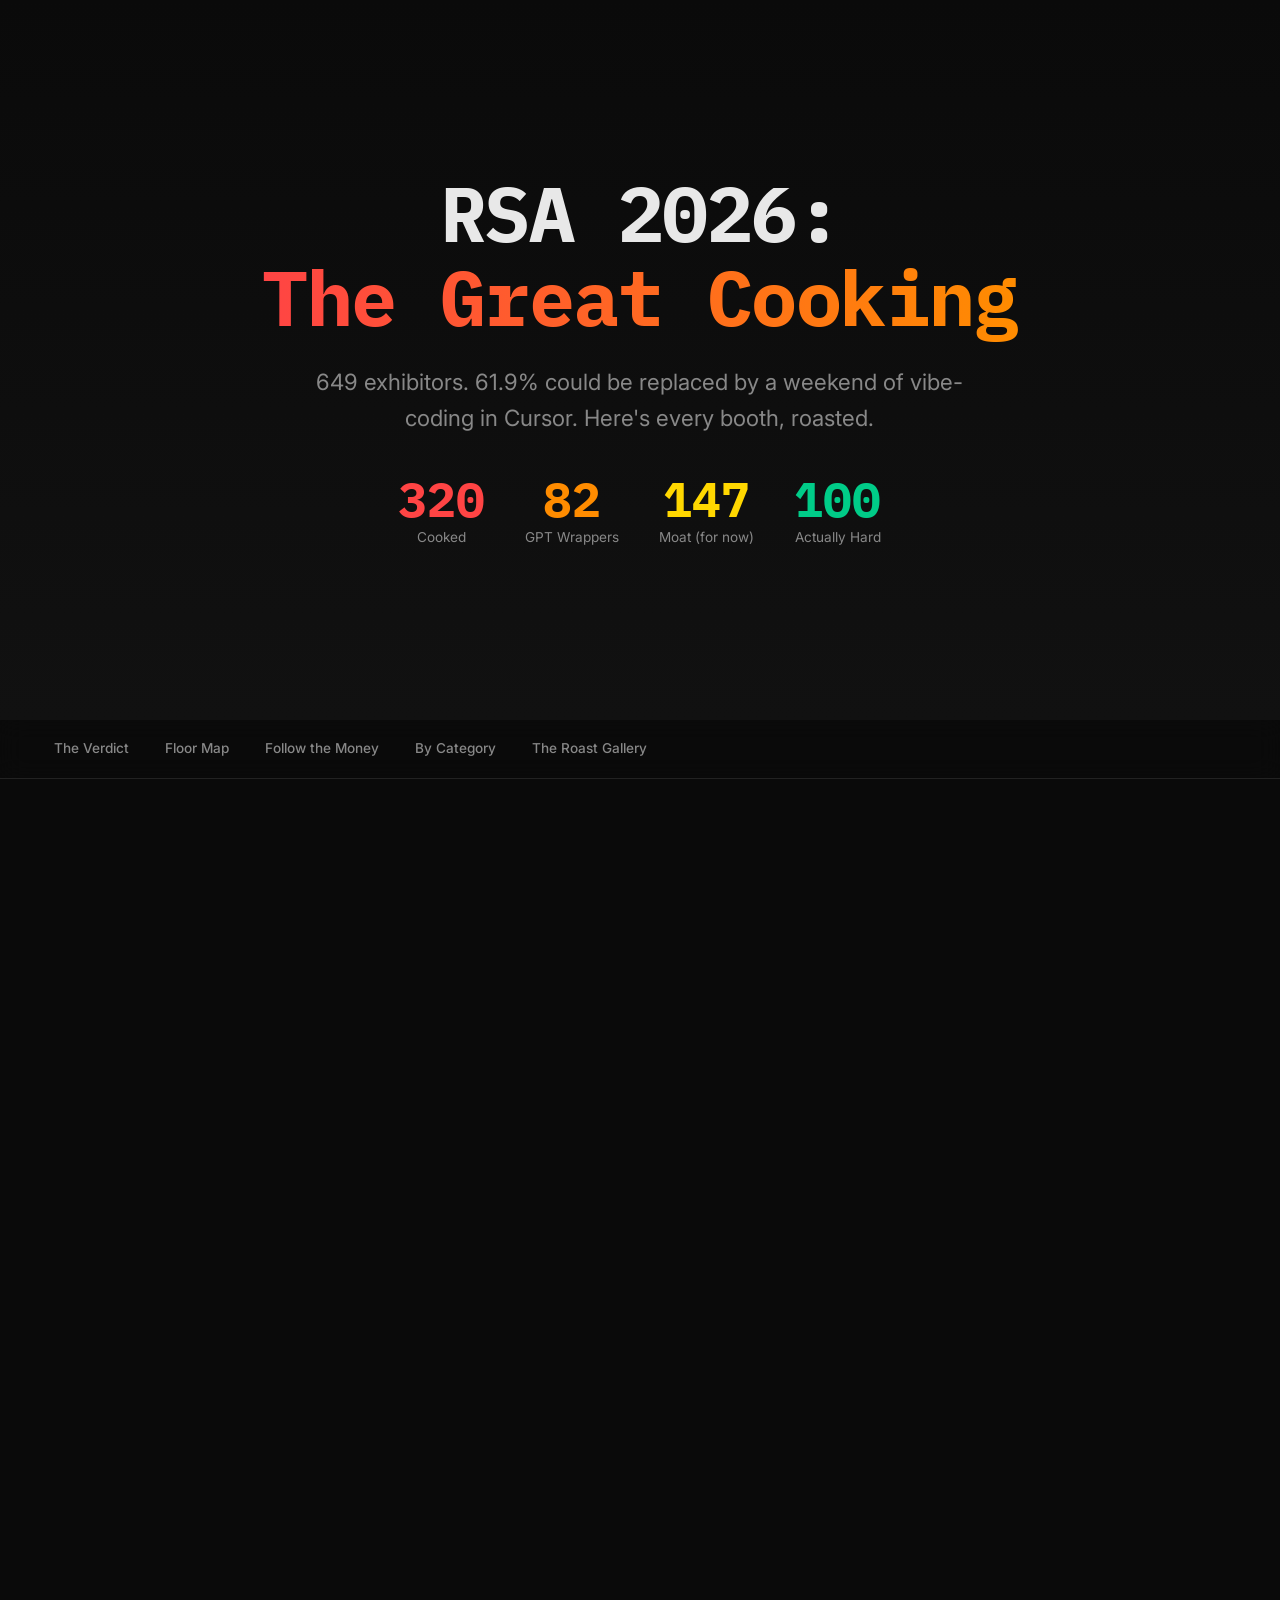
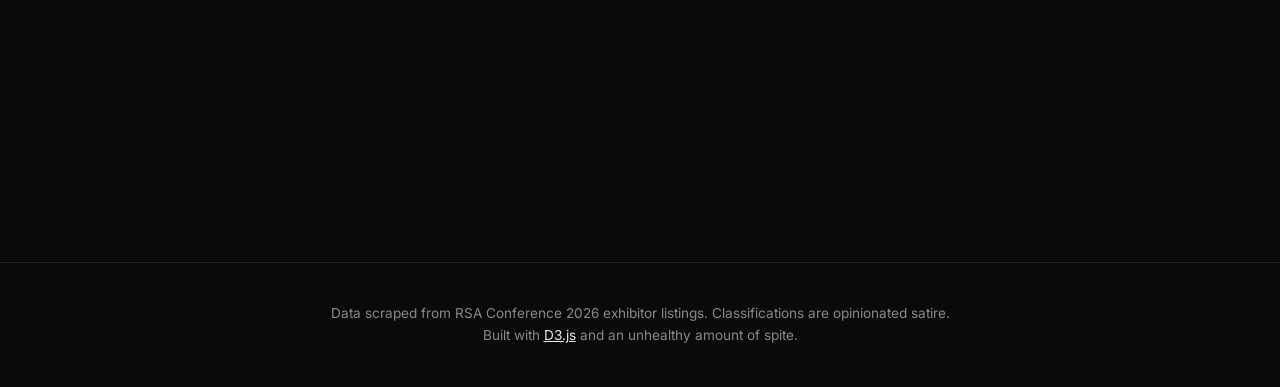
==== index.html @ 1d893350 "Deploy site to gh-pages Made-with: Cursor" ====
<!DOCTYPE html>
<html lang="en">
<head>
<meta charset="UTF-8">
<meta name="viewport" content="width=device-width, initial-scale=1.0">
<title>RSA 2026: The Great Cooking</title>
<link rel="preconnect" href="https://fonts.googleapis.com">
<link href="https://fonts.googleapis.com/css2?family=IBM+Plex+Mono:wght@400;600;700&family=Inter:wght@400;500;600;700&display=swap" rel="stylesheet">
<link rel="stylesheet" href="style.css">
</head>
<body>

<header id="hero">
  <div class="container">
    <h1 class="hero-title">RSA 2026:<br><span class="accent">The Great Cooking</span></h1>
    <p class="hero-sub" id="hero-sub"></p>
    <div class="hero-stats" id="hero-stats"></div>
  </div>
</header>

<nav id="sticky-nav">
  <div class="container nav-inner">
    <a href="#verdict">The Verdict</a>
    <a href="#floor-map">Floor Map</a>
    <a href="#money-chart">Follow the Money</a>
    <a href="#category-chart">By Category</a>
    <a href="#gallery">The Roast Gallery</a>
  </div>
</nav>

<section id="verdict" class="section">
  <div class="container">
    <h2 class="section-title">The Verdict</h2>
    <p class="section-intro">How many RSA exhibitors could be replaced by a weekend of vibe-coding?</p>
    <div class="chart-row">
      <div id="donut-chart" class="chart-container"></div>
      <div id="donut-legend" class="chart-legend"></div>
    </div>
  </div>
</section>

<section id="floor-map" class="section">
  <div class="container">
    <h2 class="section-title">The Expo Floor</h2>
    <p class="section-intro">Every booth, color-coded by how cooked they are. Hover to roast.</p>
    <div class="floor-controls">
      <button class="floor-btn active" data-hall="all">All Halls</button>
      <button class="floor-btn" data-hall="S">South Expo</button>
      <button class="floor-btn" data-hall="N">North Expo</button>
      <button class="floor-btn" data-hall="ESE">Early Stage</button>
      <button class="floor-btn" data-hall="NXT">Next Stage</button>
    </div>
    <div id="floor-svg" class="floor-container"></div>
  </div>
</section>

<section id="money-chart" class="section">
  <div class="container">
    <h2 class="section-title">Follow the Money</h2>
    <p class="section-intro">Sponsor tier vs. cookability. How much Diamond money is going to companies you could vibe-code in a weekend?</p>
    <div id="money-svg" class="chart-container wide"></div>
  </div>
</section>

<section id="category-chart" class="section">
  <div class="container">
    <h2 class="section-title">Cooked by Category</h2>
    <p class="section-intro">Some product categories are almost entirely red. SAST/SCA, we're looking at you.</p>
    <div id="category-svg" class="chart-container wide"></div>
  </div>
</section>

<section id="gallery" class="section">
  <div class="container">
    <h2 class="section-title">The Roast Gallery</h2>
    <p class="section-intro">All 649 exhibitors. Search, filter, and copy a Cursor prompt to replace the cooked ones.</p>
    <div class="gallery-controls">
      <input type="text" id="search-input" placeholder="Search companies..." class="search-box">
      <div class="filter-buttons" id="tier-filters">
        <button class="tier-btn active" data-tier="all">All</button>
        <button class="tier-btn" data-tier="cooked"><span class="dot cooked"></span>Cooked</button>
        <button class="tier-btn" data-tier="gpt_wrapper"><span class="dot gpt_wrapper"></span>GPT Wrapper</button>
        <button class="tier-btn" data-tier="moat_for_now"><span class="dot moat_for_now"></span>Moat (for now)</button>
        <button class="tier-btn" data-tier="actually_hard"><span class="dot actually_hard"></span>Actually Hard</button>
      </div>
    </div>
    <div id="gallery-count" class="gallery-count"></div>
    <div id="gallery-grid" class="gallery-grid"></div>
  </div>
</section>

<footer>
  <div class="container">
    <p>Data scraped from RSA Conference 2026 exhibitor listings. Classifications are opinionated satire.</p>
    <p>Built with <a href="https://d3js.org" target="_blank">D3.js</a> and an unhealthy amount of spite.</p>
  </div>
</footer>

<div id="tooltip" class="tooltip"></div>
<div id="toast" class="toast">Copied to clipboard!</div>

<script src="https://d3js.org/d3.v7.min.js"></script>
<script src="app.js"></script>
</body>
</html>
---- style.css ----
:root {
  --bg: #0a0a0a;
  --bg-card: #141414;
  --bg-hover: #1a1a1a;
  --text: #e8e8e8;
  --text-muted: #888;
  --border: #222;
  --cooked: #ff4444;
  --gpt_wrapper: #ff8c00;
  --moat_for_now: #ffd700;
  --actually_hard: #00cc88;
  --accent: #ff4444;
  --font-mono: 'IBM Plex Mono', monospace;
  --font-body: 'Inter', -apple-system, sans-serif;
}

* { margin: 0; padding: 0; box-sizing: border-box; }

html { scroll-behavior: smooth; }

body {
  background: var(--bg);
  color: var(--text);
  font-family: var(--font-body);
  line-height: 1.6;
  -webkit-font-smoothing: antialiased;
}

.container {
  max-width: 1200px;
  margin: 0 auto;
  padding: 0 24px;
}

/* Hero */
#hero {
  min-height: 80vh;
  display: flex;
  align-items: center;
  justify-content: center;
  text-align: center;
  padding: 80px 24px;
  background: linear-gradient(180deg, #0a0a0a 0%, #111 100%);
}

.hero-title {
  font-family: var(--font-mono);
  font-size: clamp(2.5rem, 6vw, 5rem);
  font-weight: 700;
  line-height: 1.1;
  letter-spacing: -0.02em;
  margin-bottom: 24px;
}

.hero-title .accent {
  background: linear-gradient(90deg, var(--cooked), var(--gpt_wrapper));
  -webkit-background-clip: text;
  -webkit-text-fill-color: transparent;
  background-clip: text;
}

.hero-sub {
  font-size: clamp(1.1rem, 2vw, 1.4rem);
  color: var(--text-muted);
  max-width: 700px;
  margin: 0 auto 40px;
}

.hero-stats {
  display: flex;
  gap: 40px;
  justify-content: center;
  flex-wrap: wrap;
}

.hero-stat {
  text-align: center;
}

.hero-stat .number {
  font-family: var(--font-mono);
  font-size: 3rem;
  font-weight: 700;
  line-height: 1;
}

.hero-stat .label {
  font-size: 0.85rem;
  color: var(--text-muted);
  margin-top: 4px;
}

/* Sticky Nav */
#sticky-nav {
  position: sticky;
  top: 0;
  z-index: 100;
  background: rgba(10, 10, 10, 0.9);
  backdrop-filter: blur(12px);
  border-bottom: 1px solid var(--border);
}

.nav-inner {
  display: flex;
  gap: 8px;
  padding: 12px 0;
  overflow-x: auto;
  -ms-overflow-style: none;
  scrollbar-width: none;
}

.nav-inner::-webkit-scrollbar { display: none; }

.nav-inner a {
  color: var(--text-muted);
  text-decoration: none;
  font-size: 0.85rem;
  font-weight: 500;
  padding: 6px 14px;
  border-radius: 6px;
  white-space: nowrap;
  transition: all 0.2s;
}

.nav-inner a:hover {
  color: var(--text);
  background: var(--bg-hover);
}

/* Sections */
.section {
  padding: 80px 0;
  border-top: 1px solid var(--border);
}

.section-title {
  font-family: var(--font-mono);
  font-size: clamp(1.8rem, 3vw, 2.5rem);
  font-weight: 700;
  margin-bottom: 12px;
}

.section-intro {
  color: var(--text-muted);
  font-size: 1.1rem;
  max-width: 600px;
  margin-bottom: 40px;
}

/* Charts */
.chart-row {
  display: flex;
  gap: 40px;
  align-items: center;
  flex-wrap: wrap;
}

.chart-container { min-height: 300px; }
.chart-container.wide { width: 100%; }
.chart-container.wide svg { display: block; }

.chart-legend {
  display: flex;
  flex-direction: column;
  gap: 16px;
}

.legend-item {
  display: flex;
  align-items: center;
  gap: 12px;
  cursor: pointer;
  transition: opacity 0.2s;
}

.legend-item:hover { opacity: 0.8; }

.legend-swatch {
  width: 16px;
  height: 16px;
  border-radius: 3px;
  flex-shrink: 0;
}

.legend-label {
  font-size: 0.95rem;
  font-weight: 500;
}

.legend-count {
  font-family: var(--font-mono);
  font-size: 0.85rem;
  color: var(--text-muted);
}

.legend-pct {
  font-family: var(--font-mono);
  font-size: 1.5rem;
  font-weight: 700;
}

/* Floor Map */
.floor-controls {
  display: flex;
  gap: 8px;
  margin-bottom: 20px;
  flex-wrap: wrap;
}

.floor-btn {
  background: var(--bg-card);
  color: var(--text-muted);
  border: 1px solid var(--border);
  padding: 8px 16px;
  border-radius: 6px;
  cursor: pointer;
  font-size: 0.85rem;
  font-family: var(--font-body);
  transition: all 0.2s;
}

.floor-btn.active, .floor-btn:hover {
  background: var(--bg-hover);
  color: var(--text);
  border-color: var(--text-muted);
}

.floor-container {
  width: 100%;
  overflow-x: auto;
  background: var(--bg-card);
  border-radius: 12px;
  border: 1px solid var(--border);
  padding: 20px;
}

.floor-container svg {
  display: block;
  width: 100%;
  height: auto;
}

/* Gallery */
.gallery-controls {
  display: flex;
  gap: 16px;
  flex-wrap: wrap;
  align-items: center;
  margin-bottom: 16px;
}

.search-box {
  flex: 1;
  min-width: 200px;
  max-width: 400px;
  background: var(--bg-card);
  border: 1px solid var(--border);
  color: var(--text);
  padding: 10px 16px;
  border-radius: 8px;
  font-size: 1rem;
  font-family: var(--font-body);
  outline: none;
  transition: border-color 0.2s;
}

.search-box:focus { border-color: var(--text-muted); }
.search-box::placeholder { color: #555; }

.filter-buttons {
  display: flex;
  gap: 6px;
  flex-wrap: wrap;
}

.tier-btn {
  background: var(--bg-card);
  color: var(--text-muted);
  border: 1px solid var(--border);
  padding: 8px 14px;
  border-radius: 6px;
  cursor: pointer;
  font-size: 0.8rem;
  font-family: var(--font-body);
  display: flex;
  align-items: center;
  gap: 6px;
  transition: all 0.2s;
}

.tier-btn.active, .tier-btn:hover {
  background: var(--bg-hover);
  color: var(--text);
  border-color: var(--text-muted);
}

.dot {
  width: 8px;
  height: 8px;
  border-radius: 50%;
  display: inline-block;
}

.dot.cooked { background: var(--cooked); }
.dot.gpt_wrapper { background: var(--gpt_wrapper); }
.dot.moat_for_now { background: var(--moat_for_now); }
.dot.actually_hard { background: var(--actually_hard); }

.gallery-count {
  font-size: 0.85rem;
  color: var(--text-muted);
  margin-bottom: 20px;
}

.gallery-grid {
  display: grid;
  grid-template-columns: repeat(auto-fill, minmax(340px, 1fr));
  gap: 16px;
}

/* Cards */
.card {
  background: var(--bg-card);
  border: 1px solid var(--border);
  border-radius: 12px;
  padding: 20px;
  transition: transform 0.2s, border-color 0.2s;
  display: flex;
  flex-direction: column;
}

.card:hover {
  transform: translateY(-2px);
  border-color: var(--text-muted);
}

.card-header {
  display: flex;
  justify-content: space-between;
  align-items: flex-start;
  gap: 12px;
  margin-bottom: 12px;
}

.card-name {
  font-family: var(--font-mono);
  font-weight: 600;
  font-size: 1rem;
  line-height: 1.3;
}

.card-badge {
  font-size: 0.7rem;
  font-weight: 600;
  text-transform: uppercase;
  letter-spacing: 0.05em;
  padding: 3px 8px;
  border-radius: 4px;
  white-space: nowrap;
  flex-shrink: 0;
}

.card-badge.cooked { background: rgba(255,68,68,0.15); color: var(--cooked); }
.card-badge.gpt_wrapper { background: rgba(255,140,0,0.15); color: var(--gpt_wrapper); }
.card-badge.moat_for_now { background: rgba(255,215,0,0.15); color: var(--moat_for_now); }
.card-badge.actually_hard { background: rgba(0,204,136,0.15); color: var(--actually_hard); }

.card-booth {
  font-size: 0.8rem;
  color: var(--text-muted);
  margin-bottom: 8px;
}

.card-roast {
  font-size: 0.9rem;
  line-height: 1.5;
  color: #ccc;
  flex: 1;
  margin-bottom: 12px;
}

.card-cats {
  font-size: 0.75rem;
  color: var(--text-muted);
  margin-bottom: 12px;
}

.card-actions {
  display: flex;
  gap: 8px;
  margin-top: auto;
}

.cursor-btn {
  display: inline-flex;
  align-items: center;
  gap: 6px;
  background: linear-gradient(135deg, var(--cooked), #cc0033);
  color: white;
  border: none;
  padding: 8px 14px;
  border-radius: 6px;
  font-size: 0.8rem;
  font-weight: 600;
  font-family: var(--font-body);
  cursor: pointer;
  transition: opacity 0.2s, transform 0.1s;
}

.cursor-btn:hover { opacity: 0.9; }
.cursor-btn:active { transform: scale(0.97); }

/* Tooltip */
.tooltip {
  position: fixed;
  pointer-events: none;
  background: #1a1a1a;
  border: 1px solid #333;
  border-radius: 8px;
  padding: 12px 16px;
  font-size: 0.85rem;
  max-width: 350px;
  z-index: 200;
  opacity: 0;
  transition: opacity 0.15s;
  box-shadow: 0 8px 32px rgba(0,0,0,0.5);
}

.tooltip.visible { opacity: 1; }

.tooltip .tt-name {
  font-family: var(--font-mono);
  font-weight: 600;
  margin-bottom: 4px;
}

.tooltip .tt-roast {
  color: #aaa;
  font-size: 0.8rem;
  line-height: 1.4;
}

/* Toast */
.toast {
  position: fixed;
  bottom: 30px;
  left: 50%;
  transform: translateX(-50%) translateY(80px);
  background: var(--actually_hard);
  color: #000;
  padding: 12px 24px;
  border-radius: 8px;
  font-weight: 600;
  font-size: 0.9rem;
  z-index: 300;
  opacity: 0;
  transition: all 0.3s ease;
}

.toast.visible {
  opacity: 1;
  transform: translateX(-50%) translateY(0);
}

/* Card hover glow for cooked tier */
.card:has(.card-badge.cooked):hover {
  border-color: rgba(255, 68, 68, 0.3);
}

.card:has(.card-badge.gpt_wrapper):hover {
  border-color: rgba(255, 140, 0, 0.3);
}

.card:has(.card-badge.actually_hard):hover {
  border-color: rgba(0, 204, 136, 0.3);
}

/* Footer */
footer {
  padding: 40px 0;
  border-top: 1px solid var(--border);
  text-align: center;
  color: var(--text-muted);
  font-size: 0.85rem;
}

footer a { color: var(--text); }

/* Animations */
.section {
  opacity: 0;
  transform: translateY(30px);
  transition: opacity 0.6s ease, transform 0.6s ease;
}

.section.visible {
  opacity: 1;
  transform: translateY(0);
}

@keyframes countUp {
  from { opacity: 0; transform: translateY(20px); }
  to { opacity: 1; transform: translateY(0); }
}

.hero-stat {
  opacity: 0;
  animation: countUp 0.5s ease forwards;
}

.hero-stat:nth-child(1) { animation-delay: 0.2s; }
.hero-stat:nth-child(2) { animation-delay: 0.35s; }
.hero-stat:nth-child(3) { animation-delay: 0.5s; }
.hero-stat:nth-child(4) { animation-delay: 0.65s; }

/* Responsive */
@media (max-width: 768px) {
  .chart-row { flex-direction: column; }
  .gallery-grid { grid-template-columns: 1fr; }
  .hero-stats { gap: 24px; }
  .hero-stat .number { font-size: 2.2rem; }
  .section { padding: 50px 0; }
  .floor-controls { overflow-x: auto; flex-wrap: nowrap; }
  .gallery-controls { flex-direction: column; }
  .search-box { max-width: 100%; }
}
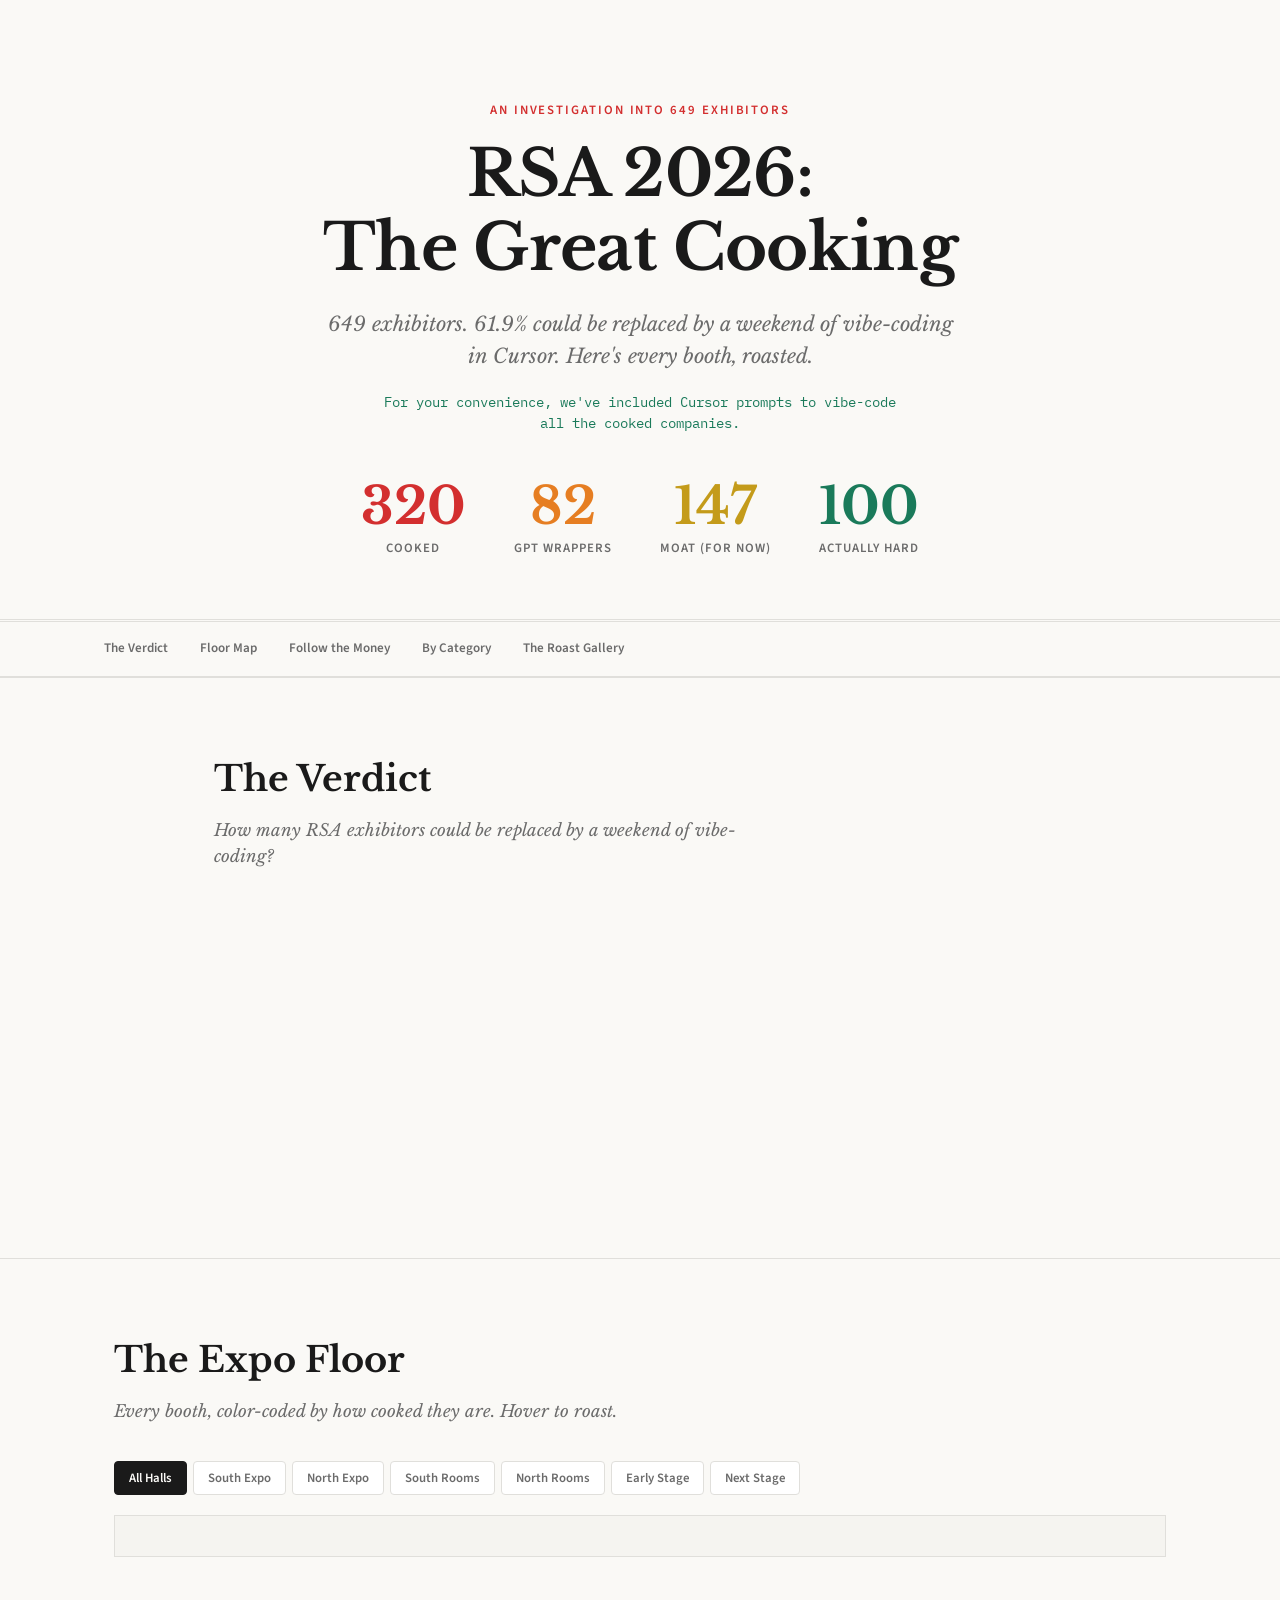
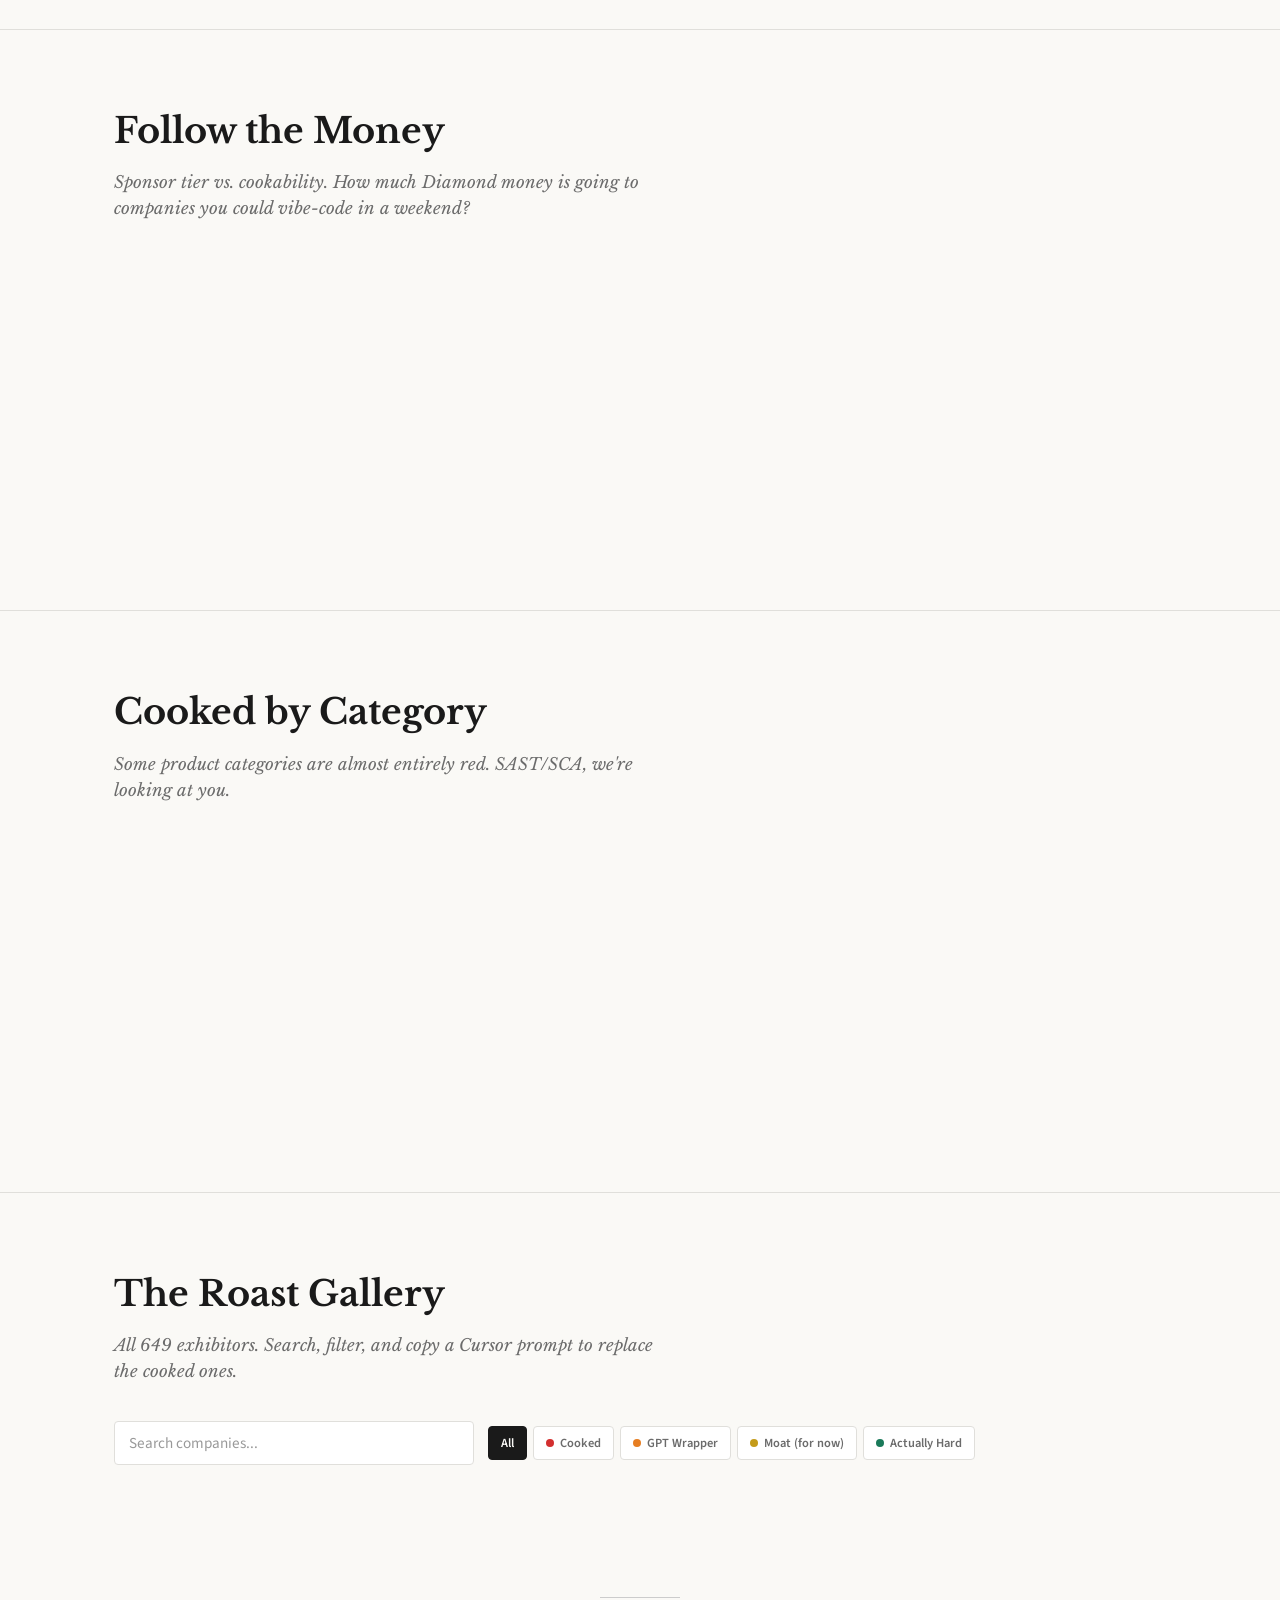
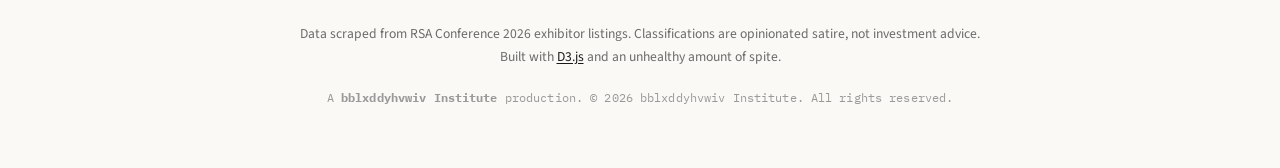
==== commit 8dcd81b8: "Update site: NYT redesign + prompt modal Made-with: Cursor" ====
--- a/index.html
+++ b/index.html
@@ -5,15 +5,17 @@
 <meta name="viewport" content="width=device-width, initial-scale=1.0">
 <title>RSA 2026: The Great Cooking</title>
 <link rel="preconnect" href="https://fonts.googleapis.com">
-<link href="https://fonts.googleapis.com/css2?family=IBM+Plex+Mono:wght@400;600;700&family=Inter:wght@400;500;600;700&display=swap" rel="stylesheet">
+<link href="https://fonts.googleapis.com/css2?family=Libre+Baskerville:ital,wght@0,400;0,700;1,400&family=Source+Sans+3:wght@400;600;700&family=IBM+Plex+Mono:wght@400;500&display=swap" rel="stylesheet">
 <link rel="stylesheet" href="style.css">
 </head>
 <body>
 
 <header id="hero">
   <div class="container">
-    <h1 class="hero-title">RSA 2026:<br><span class="accent">The Great Cooking</span></h1>
+    <p class="hero-kicker">An investigation into 649 exhibitors</p>
+    <h1 class="hero-title">RSA 2026:<br>The Great Cooking</h1>
     <p class="hero-sub" id="hero-sub"></p>
+    <p class="hero-cta">For your convenience, we've included Cursor prompts to vibe-code all the cooked companies.</p>
     <div class="hero-stats" id="hero-stats"></div>
   </div>
 </header>
@@ -29,7 +31,7 @@
 </nav>
 
 <section id="verdict" class="section">
-  <div class="container">
+  <div class="container narrow">
     <h2 class="section-title">The Verdict</h2>
     <p class="section-intro">How many RSA exhibitors could be replaced by a weekend of vibe-coding?</p>
     <div class="chart-row">
@@ -47,6 +49,8 @@
       <button class="floor-btn active" data-hall="all">All Halls</button>
       <button class="floor-btn" data-hall="S">South Expo</button>
       <button class="floor-btn" data-hall="N">North Expo</button>
+      <button class="floor-btn" data-hall="MRS">South Rooms</button>
+      <button class="floor-btn" data-hall="MRN">North Rooms</button>
       <button class="floor-btn" data-hall="ESE">Early Stage</button>
       <button class="floor-btn" data-hall="NXT">Next Stage</button>
     </div>
@@ -91,13 +95,29 @@
 
 <footer>
   <div class="container">
-    <p>Data scraped from RSA Conference 2026 exhibitor listings. Classifications are opinionated satire.</p>
+    <div class="footer-rule"></div>
+    <p>Data scraped from RSA Conference 2026 exhibitor listings. Classifications are opinionated satire, not investment advice.</p>
     <p>Built with <a href="https://d3js.org" target="_blank">D3.js</a> and an unhealthy amount of spite.</p>
+    <p class="footer-institute">A <strong>bblxddyhvwiv Institute</strong> production. &copy; 2026 bblxddyhvwiv Institute. All rights reserved.</p>
   </div>
 </footer>
 
 <div id="tooltip" class="tooltip"></div>
-<div id="toast" class="toast">Copied to clipboard!</div>
+<div id="toast" class="toast">Copied to clipboard</div>
+
+<div id="prompt-modal" class="modal-overlay">
+  <div class="modal">
+    <div class="modal-header">
+      <h3 class="modal-title" id="modal-title"></h3>
+      <button class="modal-close" id="modal-close">&times;</button>
+    </div>
+    <p class="modal-sub">Paste this into Cursor to build a replacement.</p>
+    <pre class="modal-prompt" id="modal-prompt"></pre>
+    <div class="modal-actions">
+      <button class="modal-copy" id="modal-copy">Copy to clipboard</button>
+    </div>
+  </div>
+</div>
 
 <script src="https://d3js.org/d3.v7.min.js"></script>
 <script src="app.js"></script>
--- a/style.css
+++ b/style.css
@@ -1,93 +1,113 @@
 :root {
-  --bg: #0a0a0a;
-  --bg-card: #141414;
-  --bg-hover: #1a1a1a;
-  --text: #e8e8e8;
-  --text-muted: #888;
-  --border: #222;
-  --cooked: #ff4444;
-  --gpt_wrapper: #ff8c00;
-  --moat_for_now: #ffd700;
-  --actually_hard: #00cc88;
-  --accent: #ff4444;
+  --bg: #faf9f6;
+  --bg-card: #fff;
+  --bg-hover: #f0efec;
+  --text: #1a1a1a;
+  --text-muted: #6b6b6b;
+  --text-light: #999;
+  --border: #e0dfdb;
+  --border-heavy: #ccc;
+  --cooked: #d32f2f;
+  --gpt_wrapper: #e67e22;
+  --moat_for_now: #c49b1a;
+  --actually_hard: #1a7a5a;
+  --accent: #d32f2f;
+  --font-serif: 'Libre Baskerville', Georgia, serif;
+  --font-sans: 'Source Sans 3', -apple-system, sans-serif;
   --font-mono: 'IBM Plex Mono', monospace;
-  --font-body: 'Inter', -apple-system, sans-serif;
 }
 
 * { margin: 0; padding: 0; box-sizing: border-box; }
-
 html { scroll-behavior: smooth; }
 
 body {
   background: var(--bg);
   color: var(--text);
-  font-family: var(--font-body);
-  line-height: 1.6;
+  font-family: var(--font-sans);
+  font-size: 17px;
+  line-height: 1.65;
   -webkit-font-smoothing: antialiased;
 }
 
 .container {
-  max-width: 1200px;
+  max-width: 1100px;
   margin: 0 auto;
   padding: 0 24px;
 }
 
+.container.narrow {
+  max-width: 900px;
+}
+
 /* Hero */
 #hero {
-  min-height: 80vh;
-  display: flex;
-  align-items: center;
-  justify-content: center;
+  padding: 100px 24px 60px;
   text-align: center;
-  padding: 80px 24px;
-  background: linear-gradient(180deg, #0a0a0a 0%, #111 100%);
+  border-bottom: 3px double var(--border);
+}
+
+.hero-kicker {
+  font-family: var(--font-sans);
+  font-size: 0.8rem;
+  font-weight: 600;
+  text-transform: uppercase;
+  letter-spacing: 0.15em;
+  color: var(--accent);
+  margin-bottom: 16px;
 }
 
 .hero-title {
-  font-family: var(--font-mono);
-  font-size: clamp(2.5rem, 6vw, 5rem);
+  font-family: var(--font-serif);
+  font-size: clamp(2.4rem, 5.5vw, 4rem);
   font-weight: 700;
-  line-height: 1.1;
-  letter-spacing: -0.02em;
+  line-height: 1.15;
+  letter-spacing: -0.01em;
   margin-bottom: 24px;
-}
-
-.hero-title .accent {
-  background: linear-gradient(90deg, var(--cooked), var(--gpt_wrapper));
-  -webkit-background-clip: text;
-  -webkit-text-fill-color: transparent;
-  background-clip: text;
+  color: var(--text);
 }
 
 .hero-sub {
-  font-size: clamp(1.1rem, 2vw, 1.4rem);
-  color: var(--text-muted);
-  max-width: 700px;
-  margin: 0 auto 40px;
+  font-family: var(--font-serif);
+  font-style: italic;
+  font-size: clamp(1.05rem, 1.8vw, 1.25rem);
+  color: var(--text-muted);
+  max-width: 640px;
+  margin: 0 auto 20px;
+  line-height: 1.6;
+}
+
+.hero-cta {
+  font-family: var(--font-mono);
+  font-size: 0.85rem;
+  color: var(--actually_hard);
+  max-width: 520px;
+  margin: 0 auto 48px;
+  line-height: 1.5;
 }
 
 .hero-stats {
   display: flex;
-  gap: 40px;
+  gap: 48px;
   justify-content: center;
   flex-wrap: wrap;
 }
 
-.hero-stat {
-  text-align: center;
-}
+.hero-stat { text-align: center; }
 
 .hero-stat .number {
-  font-family: var(--font-mono);
-  font-size: 3rem;
+  font-family: var(--font-serif);
+  font-size: 3.2rem;
   font-weight: 700;
   line-height: 1;
 }
 
 .hero-stat .label {
-  font-size: 0.85rem;
-  color: var(--text-muted);
-  margin-top: 4px;
+  font-size: 0.8rem;
+  font-weight: 600;
+  text-transform: uppercase;
+  letter-spacing: 0.08em;
+  color: var(--text-muted);
+  margin-top: 6px;
 }
 
 /* Sticky Nav */
@@ -95,31 +115,29 @@
   position: sticky;
   top: 0;
   z-index: 100;
-  background: rgba(10, 10, 10, 0.9);
-  backdrop-filter: blur(12px);
+  background: rgba(250, 249, 246, 0.95);
+  backdrop-filter: blur(8px);
   border-bottom: 1px solid var(--border);
 }
 
 .nav-inner {
   display: flex;
-  gap: 8px;
-  padding: 12px 0;
+  gap: 4px;
+  padding: 10px 0;
   overflow-x: auto;
-  -ms-overflow-style: none;
   scrollbar-width: none;
 }
-
 .nav-inner::-webkit-scrollbar { display: none; }
 
 .nav-inner a {
   color: var(--text-muted);
   text-decoration: none;
-  font-size: 0.85rem;
-  font-weight: 500;
+  font-size: 0.82rem;
+  font-weight: 600;
   padding: 6px 14px;
-  border-radius: 6px;
+  border-radius: 4px;
   white-space: nowrap;
-  transition: all 0.2s;
+  transition: all 0.15s;
 }
 
 .nav-inner a:hover {
@@ -129,80 +147,75 @@
 
 /* Sections */
 .section {
-  padding: 80px 0;
+  padding: 72px 0;
   border-top: 1px solid var(--border);
 }
 
 .section-title {
-  font-family: var(--font-mono);
-  font-size: clamp(1.8rem, 3vw, 2.5rem);
+  font-family: var(--font-serif);
+  font-size: clamp(1.6rem, 2.8vw, 2.2rem);
   font-weight: 700;
-  margin-bottom: 12px;
+  margin-bottom: 10px;
+  color: var(--text);
 }
 
 .section-intro {
-  color: var(--text-muted);
-  font-size: 1.1rem;
-  max-width: 600px;
-  margin-bottom: 40px;
+  font-family: var(--font-serif);
+  font-style: italic;
+  color: var(--text-muted);
+  font-size: 1.05rem;
+  max-width: 560px;
+  margin-bottom: 36px;
+  line-height: 1.55;
 }
 
 /* Charts */
 .chart-row {
   display: flex;
-  gap: 40px;
+  gap: 48px;
   align-items: center;
   flex-wrap: wrap;
 }
 
-.chart-container { min-height: 300px; }
+.chart-container { min-height: 280px; }
 .chart-container.wide { width: 100%; }
 .chart-container.wide svg { display: block; }
 
 .chart-legend {
   display: flex;
   flex-direction: column;
-  gap: 16px;
+  gap: 18px;
 }
 
 .legend-item {
   display: flex;
   align-items: center;
   gap: 12px;
-  cursor: pointer;
-  transition: opacity 0.2s;
-}
-
-.legend-item:hover { opacity: 0.8; }
+}
 
 .legend-swatch {
-  width: 16px;
-  height: 16px;
-  border-radius: 3px;
+  width: 14px;
+  height: 14px;
+  border-radius: 2px;
   flex-shrink: 0;
 }
 
 .legend-label {
   font-size: 0.95rem;
-  font-weight: 500;
+  font-weight: 600;
+  color: var(--text);
 }
 
 .legend-count {
   font-family: var(--font-mono);
-  font-size: 0.85rem;
-  color: var(--text-muted);
-}
-
-.legend-pct {
-  font-family: var(--font-mono);
-  font-size: 1.5rem;
-  font-weight: 700;
+  font-size: 0.82rem;
+  color: var(--text-muted);
 }
 
 /* Floor Map */
 .floor-controls {
   display: flex;
-  gap: 8px;
+  gap: 6px;
   margin-bottom: 20px;
   flex-wrap: wrap;
 }
@@ -211,25 +224,25 @@
   background: var(--bg-card);
   color: var(--text-muted);
   border: 1px solid var(--border);
-  padding: 8px 16px;
-  border-radius: 6px;
+  padding: 7px 14px;
+  border-radius: 4px;
   cursor: pointer;
-  font-size: 0.85rem;
-  font-family: var(--font-body);
-  transition: all 0.2s;
+  font-size: 0.8rem;
+  font-family: var(--font-sans);
+  font-weight: 600;
+  transition: all 0.15s;
 }
 
 .floor-btn.active, .floor-btn:hover {
-  background: var(--bg-hover);
-  color: var(--text);
-  border-color: var(--text-muted);
+  background: var(--text);
+  color: var(--bg);
+  border-color: var(--text);
 }
 
 .floor-container {
   width: 100%;
   overflow-x: auto;
-  background: var(--bg-card);
-  border-radius: 12px;
+  background: #f5f4f0;
   border: 1px solid var(--border);
   padding: 20px;
 }
@@ -243,73 +256,72 @@
 /* Gallery */
 .gallery-controls {
   display: flex;
-  gap: 16px;
+  gap: 14px;
   flex-wrap: wrap;
   align-items: center;
-  margin-bottom: 16px;
+  margin-bottom: 14px;
 }
 
 .search-box {
   flex: 1;
   min-width: 200px;
-  max-width: 400px;
+  max-width: 360px;
   background: var(--bg-card);
   border: 1px solid var(--border);
   color: var(--text);
-  padding: 10px 16px;
-  border-radius: 8px;
-  font-size: 1rem;
-  font-family: var(--font-body);
+  padding: 10px 14px;
+  border-radius: 4px;
+  font-size: 0.95rem;
+  font-family: var(--font-sans);
   outline: none;
-  transition: border-color 0.2s;
-}
-
-.search-box:focus { border-color: var(--text-muted); }
-.search-box::placeholder { color: #555; }
-
-.filter-buttons {
-  display: flex;
-  gap: 6px;
-  flex-wrap: wrap;
-}
+  transition: border-color 0.15s;
+}
+.search-box:focus { border-color: var(--text); }
+.search-box::placeholder { color: var(--text-light); }
+
+.filter-buttons { display: flex; gap: 6px; flex-wrap: wrap; }
 
 .tier-btn {
   background: var(--bg-card);
   color: var(--text-muted);
   border: 1px solid var(--border);
-  padding: 8px 14px;
-  border-radius: 6px;
+  padding: 7px 12px;
+  border-radius: 4px;
   cursor: pointer;
-  font-size: 0.8rem;
-  font-family: var(--font-body);
+  font-size: 0.78rem;
+  font-family: var(--font-sans);
+  font-weight: 600;
   display: flex;
   align-items: center;
   gap: 6px;
-  transition: all 0.2s;
+  transition: all 0.15s;
 }
 
 .tier-btn.active, .tier-btn:hover {
-  background: var(--bg-hover);
-  color: var(--text);
-  border-color: var(--text-muted);
+  background: var(--text);
+  color: var(--bg);
+  border-color: var(--text);
+}
+
+.tier-btn.active .dot, .tier-btn:hover .dot {
+  box-shadow: 0 0 0 1px var(--bg);
 }
 
 .dot {
-  width: 8px;
-  height: 8px;
+  width: 8px; height: 8px;
   border-radius: 50%;
   display: inline-block;
 }
-
 .dot.cooked { background: var(--cooked); }
 .dot.gpt_wrapper { background: var(--gpt_wrapper); }
 .dot.moat_for_now { background: var(--moat_for_now); }
 .dot.actually_hard { background: var(--actually_hard); }
 
 .gallery-count {
-  font-size: 0.85rem;
+  font-size: 0.82rem;
   color: var(--text-muted);
   margin-bottom: 20px;
+  font-family: var(--font-mono);
 }
 
 .gallery-grid {
@@ -322,16 +334,14 @@
 .card {
   background: var(--bg-card);
   border: 1px solid var(--border);
-  border-radius: 12px;
-  padding: 20px;
-  transition: transform 0.2s, border-color 0.2s;
+  padding: 20px 22px;
+  transition: box-shadow 0.2s;
   display: flex;
   flex-direction: column;
 }
 
 .card:hover {
-  transform: translateY(-2px);
-  border-color: var(--text-muted);
+  box-shadow: 0 2px 12px rgba(0,0,0,0.08);
 }
 
 .card-header {
@@ -339,50 +349,54 @@
   justify-content: space-between;
   align-items: flex-start;
   gap: 12px;
-  margin-bottom: 12px;
+  margin-bottom: 8px;
 }
 
 .card-name {
-  font-family: var(--font-mono);
-  font-weight: 600;
-  font-size: 1rem;
+  font-family: var(--font-serif);
+  font-weight: 700;
+  font-size: 0.95rem;
   line-height: 1.3;
+  color: var(--text);
 }
 
 .card-badge {
-  font-size: 0.7rem;
-  font-weight: 600;
+  font-family: var(--font-mono);
+  font-size: 0.65rem;
+  font-weight: 500;
   text-transform: uppercase;
-  letter-spacing: 0.05em;
+  letter-spacing: 0.06em;
   padding: 3px 8px;
-  border-radius: 4px;
+  border-radius: 2px;
   white-space: nowrap;
   flex-shrink: 0;
 }
 
-.card-badge.cooked { background: rgba(255,68,68,0.15); color: var(--cooked); }
-.card-badge.gpt_wrapper { background: rgba(255,140,0,0.15); color: var(--gpt_wrapper); }
-.card-badge.moat_for_now { background: rgba(255,215,0,0.15); color: var(--moat_for_now); }
-.card-badge.actually_hard { background: rgba(0,204,136,0.15); color: var(--actually_hard); }
+.card-badge.cooked { background: #fce4e4; color: var(--cooked); }
+.card-badge.gpt_wrapper { background: #fdecd0; color: var(--gpt_wrapper); }
+.card-badge.moat_for_now { background: #f5edc8; color: var(--moat_for_now); }
+.card-badge.actually_hard { background: #d4ede3; color: var(--actually_hard); }
 
 .card-booth {
-  font-size: 0.8rem;
-  color: var(--text-muted);
-  margin-bottom: 8px;
+  font-family: var(--font-mono);
+  font-size: 0.75rem;
+  color: var(--text-light);
+  margin-bottom: 10px;
 }
 
 .card-roast {
-  font-size: 0.9rem;
-  line-height: 1.5;
-  color: #ccc;
+  font-size: 0.92rem;
+  line-height: 1.55;
+  color: var(--text-muted);
   flex: 1;
   margin-bottom: 12px;
 }
 
 .card-cats {
-  font-size: 0.75rem;
-  color: var(--text-muted);
-  margin-bottom: 12px;
+  font-family: var(--font-mono);
+  font-size: 0.7rem;
+  color: var(--text-light);
+  margin-bottom: 14px;
 }
 
 .card-actions {
@@ -395,49 +409,48 @@
   display: inline-flex;
   align-items: center;
   gap: 6px;
-  background: linear-gradient(135deg, var(--cooked), #cc0033);
-  color: white;
+  background: var(--text);
+  color: var(--bg);
   border: none;
   padding: 8px 14px;
-  border-radius: 6px;
-  font-size: 0.8rem;
-  font-weight: 600;
-  font-family: var(--font-body);
+  border-radius: 3px;
+  font-size: 0.78rem;
+  font-weight: 600;
+  font-family: var(--font-sans);
   cursor: pointer;
-  transition: opacity 0.2s, transform 0.1s;
-}
-
-.cursor-btn:hover { opacity: 0.9; }
-.cursor-btn:active { transform: scale(0.97); }
+  transition: opacity 0.15s;
+}
+.cursor-btn:hover { opacity: 0.8; }
 
 /* Tooltip */
 .tooltip {
   position: fixed;
   pointer-events: none;
-  background: #1a1a1a;
-  border: 1px solid #333;
-  border-radius: 8px;
+  background: var(--text);
+  color: #f5f5f5;
+  border-radius: 4px;
   padding: 12px 16px;
-  font-size: 0.85rem;
-  max-width: 350px;
+  font-size: 0.82rem;
+  max-width: 340px;
   z-index: 200;
   opacity: 0;
-  transition: opacity 0.15s;
-  box-shadow: 0 8px 32px rgba(0,0,0,0.5);
-}
-
+  transition: opacity 0.12s;
+  box-shadow: 0 4px 20px rgba(0,0,0,0.2);
+  font-family: var(--font-sans);
+}
 .tooltip.visible { opacity: 1; }
 
 .tooltip .tt-name {
-  font-family: var(--font-mono);
-  font-weight: 600;
+  font-family: var(--font-serif);
+  font-weight: 700;
+  font-size: 0.88rem;
   margin-bottom: 4px;
 }
 
 .tooltip .tt-roast {
-  color: #aaa;
-  font-size: 0.8rem;
-  line-height: 1.4;
+  color: #ccc;
+  font-size: 0.78rem;
+  line-height: 1.45;
 }
 
 /* Toast */
@@ -446,81 +459,153 @@
   bottom: 30px;
   left: 50%;
   transform: translateX(-50%) translateY(80px);
-  background: var(--actually_hard);
-  color: #000;
-  padding: 12px 24px;
-  border-radius: 8px;
-  font-weight: 600;
-  font-size: 0.9rem;
+  background: var(--text);
+  color: var(--bg);
+  padding: 10px 24px;
+  border-radius: 4px;
+  font-weight: 600;
+  font-size: 0.85rem;
   z-index: 300;
   opacity: 0;
-  transition: all 0.3s ease;
-}
-
+  transition: all 0.25s ease;
+}
 .toast.visible {
   opacity: 1;
   transform: translateX(-50%) translateY(0);
 }
 
-/* Card hover glow for cooked tier */
-.card:has(.card-badge.cooked):hover {
-  border-color: rgba(255, 68, 68, 0.3);
-}
-
-.card:has(.card-badge.gpt_wrapper):hover {
-  border-color: rgba(255, 140, 0, 0.3);
-}
-
-.card:has(.card-badge.actually_hard):hover {
-  border-color: rgba(0, 204, 136, 0.3);
-}
+/* Modal */
+.modal-overlay {
+  display: none;
+  position: fixed;
+  inset: 0;
+  background: rgba(0,0,0,0.45);
+  z-index: 400;
+  align-items: center;
+  justify-content: center;
+  padding: 24px;
+}
+.modal-overlay.open { display: flex; }
+
+.modal {
+  background: #fff;
+  border-radius: 6px;
+  max-width: 680px;
+  width: 100%;
+  max-height: 80vh;
+  overflow-y: auto;
+  padding: 32px;
+  box-shadow: 0 12px 48px rgba(0,0,0,0.18);
+}
+
+.modal-header {
+  display: flex;
+  justify-content: space-between;
+  align-items: flex-start;
+  margin-bottom: 8px;
+}
+
+.modal-title {
+  font-family: var(--font-serif);
+  font-size: 1.2rem;
+  font-weight: 700;
+  color: var(--text);
+  line-height: 1.3;
+}
+
+.modal-close {
+  background: none;
+  border: none;
+  font-size: 1.8rem;
+  color: var(--text-light);
+  cursor: pointer;
+  line-height: 1;
+  padding: 0 4px;
+}
+.modal-close:hover { color: var(--text); }
+
+.modal-sub {
+  font-family: var(--font-serif);
+  font-style: italic;
+  font-size: 0.9rem;
+  color: var(--text-muted);
+  margin-bottom: 20px;
+}
+
+.modal-prompt {
+  background: #f5f4f0;
+  border: 1px solid var(--border);
+  padding: 20px;
+  font-family: var(--font-mono);
+  font-size: 0.78rem;
+  line-height: 1.6;
+  white-space: pre-wrap;
+  word-break: break-word;
+  color: var(--text);
+  margin-bottom: 20px;
+  max-height: 400px;
+  overflow-y: auto;
+}
+
+.modal-actions {
+  display: flex;
+  justify-content: flex-end;
+}
+
+.modal-copy {
+  background: var(--text);
+  color: var(--bg);
+  border: none;
+  padding: 10px 20px;
+  border-radius: 3px;
+  font-size: 0.85rem;
+  font-weight: 600;
+  font-family: var(--font-sans);
+  cursor: pointer;
+  transition: opacity 0.15s;
+}
+.modal-copy:hover { opacity: 0.8; }
 
 /* Footer */
 footer {
-  padding: 40px 0;
-  border-top: 1px solid var(--border);
+  padding: 40px 0 60px;
   text-align: center;
   color: var(--text-muted);
   font-size: 0.85rem;
-}
-
-footer a { color: var(--text); }
-
-/* Animations */
-.section {
-  opacity: 0;
-  transform: translateY(30px);
-  transition: opacity 0.6s ease, transform 0.6s ease;
-}
-
-.section.visible {
-  opacity: 1;
-  transform: translateY(0);
-}
-
-@keyframes countUp {
-  from { opacity: 0; transform: translateY(20px); }
-  to { opacity: 1; transform: translateY(0); }
-}
-
-.hero-stat {
-  opacity: 0;
-  animation: countUp 0.5s ease forwards;
-}
-
-.hero-stat:nth-child(1) { animation-delay: 0.2s; }
-.hero-stat:nth-child(2) { animation-delay: 0.35s; }
-.hero-stat:nth-child(3) { animation-delay: 0.5s; }
-.hero-stat:nth-child(4) { animation-delay: 0.65s; }
+  line-height: 1.7;
+}
+
+footer .footer-rule {
+  width: 80px;
+  height: 1px;
+  background: var(--border-heavy);
+  margin: 0 auto 24px;
+}
+
+footer a {
+  color: var(--text);
+  text-decoration: underline;
+  text-underline-offset: 2px;
+}
+
+.footer-institute {
+  margin-top: 20px;
+  font-family: var(--font-mono);
+  font-size: 0.75rem;
+  color: var(--text-light);
+  letter-spacing: 0.01em;
+}
 
 /* Responsive */
 @media (max-width: 768px) {
   .chart-row { flex-direction: column; }
   .gallery-grid { grid-template-columns: 1fr; }
-  .hero-stats { gap: 24px; }
-  .hero-stat .number { font-size: 2.2rem; }
-  .section { padding: 50px 0; }
+  .hero-stats { gap: 28px; }
+  .hero-stat .number { font-size: 2.4rem; }
+  .section { padding: 48px 0; }
   .floor-controls { overflow-x: auto; flex-wrap: nowrap; }
   .gallery-controls { flex-direction: column; }
   .search-box { max-width: 100%; }
-}
+  #hero { padding: 60px 24px 48px; }
+  .modal { padding: 24px; margin: 12px; }
+}
